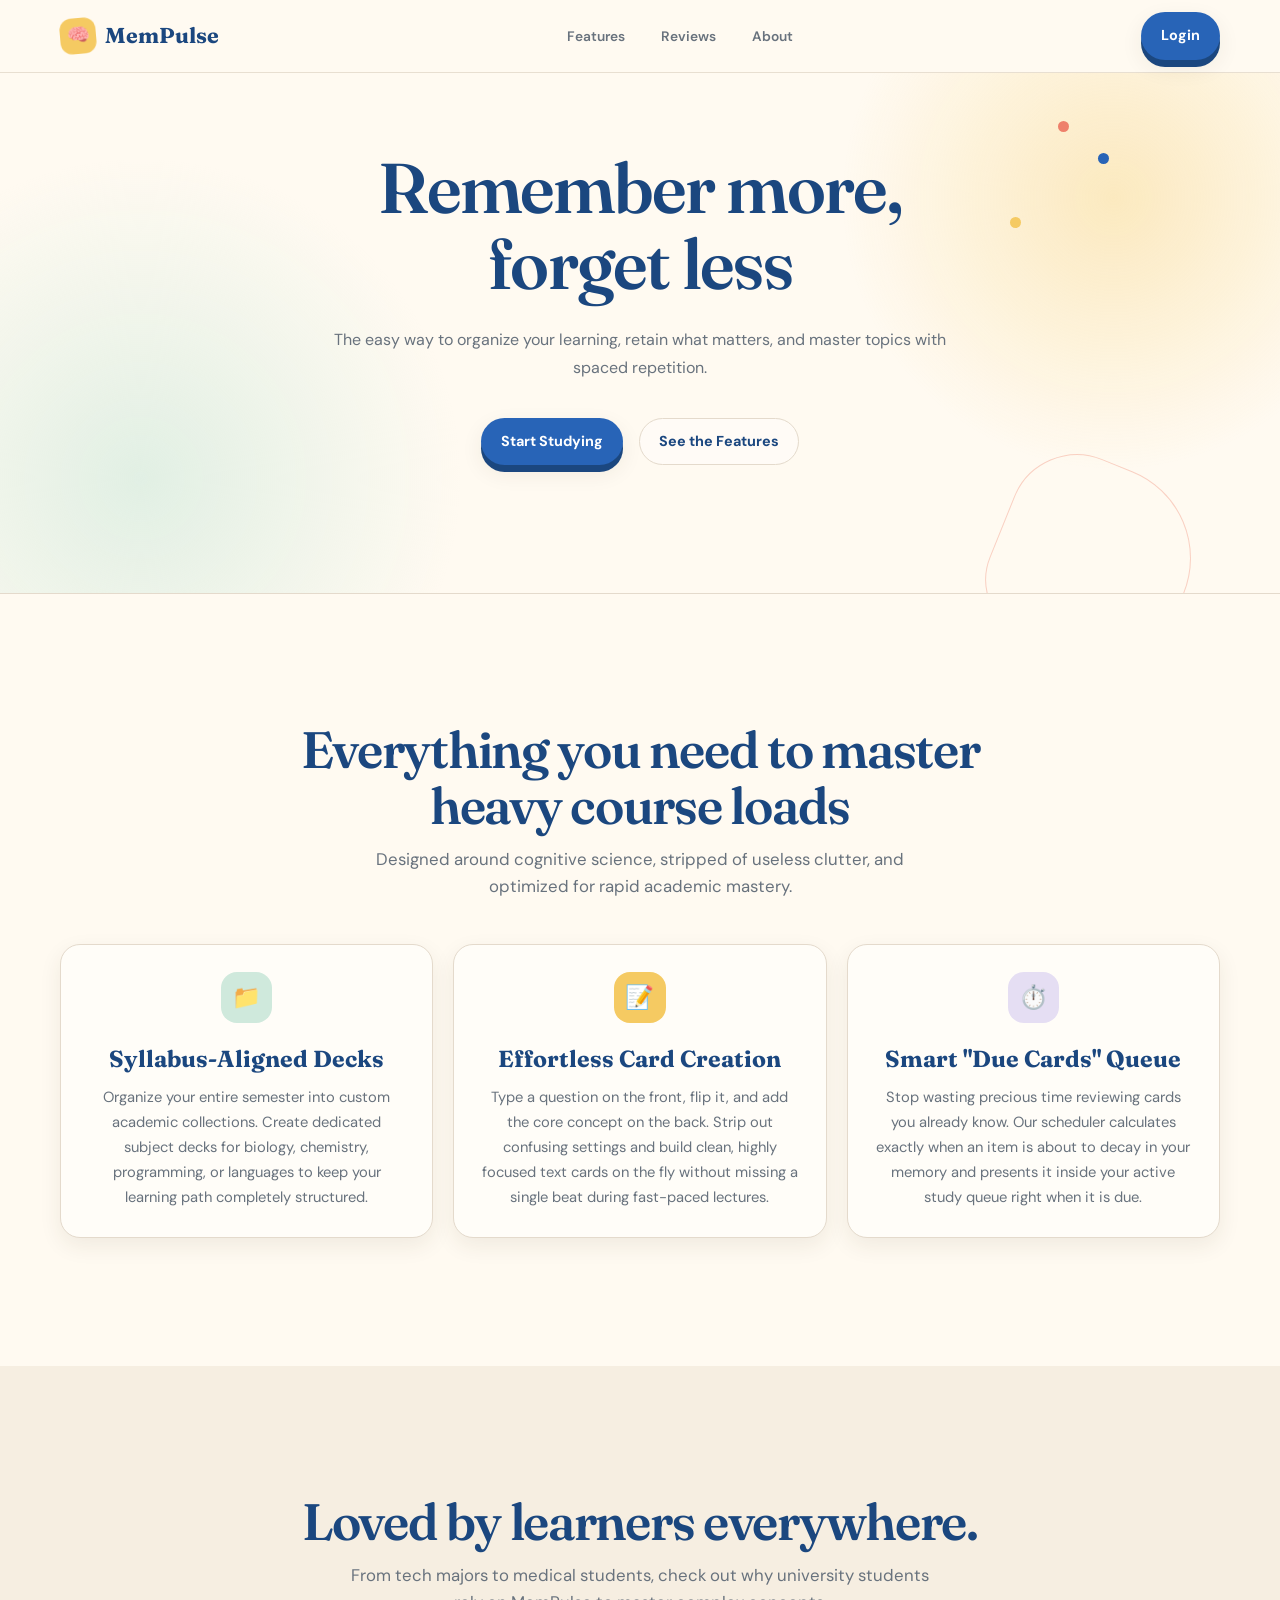
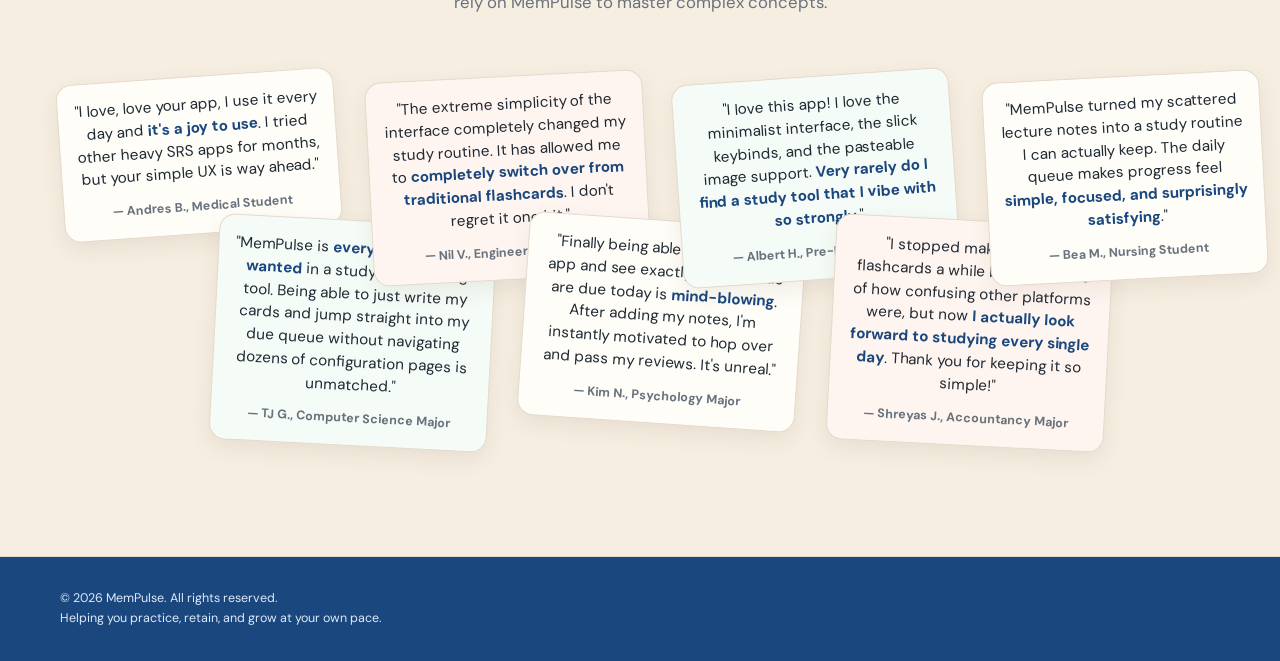
==== landing-page/index.html @ aa8de1b2 "Authentication Testing" ====
<!DOCTYPE html>
<html lang="en-PH">

<head>
    <meta charset="UTF-8">
    <meta name="viewport" content="width=device-width, initial-scale=1.0">
    <title>MemPulse | Ace Your Exams with Spaced Repetition Flashcards</title>

    <!-- Student-Focused SEO Metadata -->
    <meta name="title" content="MemPulse | Ace Your Exams with Spaced Repetition Flashcards">
    <meta name="description" content="Stop cramming and start retaining. MemPulse helps university students crush heavy course loads using organized decks, effortless card creation, and smart active recall reviewing.">
    <meta name="keywords" content="MemPulse, flashcards app, study tools for college, active recall, spaced repetition, study decks, university exam prep, study app">
    <meta name="author" content="MemPulse Team">
    <meta name="robots" content="index, follow">

    <!-- Open Graph Meta Tags -->
    <meta property="og:type" content="website">
    <meta property="og:url" content="https://example.com">
    <meta property="og:title" content="MemPulse | Ace Your Exams with Spaced Repetition Flashcards">
    <meta property="og:description" content="The ultimate flashcard tool built for university students. Organize subjects, create cards quickly, and study only what is due today.">
    <meta property="og:image" content="https://example.comassets/og-student-preview.png">
    <link rel="stylesheet" href="style.css">
</head>

<body>

    <!-- Global App Header Navigation -->
    <header class="app-header">
        <div class="header-container">
            <a href="#" class="logo-link">
                <span class="logo-emoji">🧠</span>MemPulse
            </a>

            <nav class="main-nav">
                <ul class="nav-links">
                    <li><a href="#features">Features</a></li>
                    <li><a href="#testimonials">Reviews</a></li>
                    <li><a href="about.html">About</a></li>
                </ul>
            </nav>

            <div class="header-actions">
                <a href="../authentication/login.php" class="btn btn-primary">Login</a>
            </div>
        </div>
    </header>

    <!-- Main Content Area -->
    <main>

        <!-- Hero Section: Student Hook -->
        <section class="hero-section">
            <div class="hero-container">
                <h1>Remember more,<br>forget less</h1>
                <p>The easy way to organize your learning, retain what matters, and master topics with spaced repetition.</p>
                <div class="hero-buttons">
                    <a href="../authentication/login.php" class="btn btn-filled">Start Studying</a>
                    <a href="#features" class="btn btn-outlined">See the Features</a>
                </div>
            </div>
        </section>

        <!-- Core Feature Pillars Section -->
        <section class="features-section" id="features">
            <div class="section-title-area">
                <h2>Everything you need to master heavy course loads</h2>
                <p>Designed around cognitive science, stripped of useless clutter, and optimized for rapid academic mastery.</p>
            </div>

            <div class="features-container">

                <!-- Feature 1: Decks Creation -->
                <article class="feature-item">
                    <span class="feature-icon">📁</span>
                    <h3>Syllabus-Aligned Decks</h3>
                    <p>Organize your entire semester into custom academic collections. Create dedicated subject decks for biology, chemistry, programming, or languages to keep your learning path completely structured.</p>
                </article>

                <!-- Feature 2: Cards Creation -->
                <article class="feature-item">
                    <span class="feature-icon">📝</span>
                    <h3>Effortless Card Creation</h3>
                    <p>Type a question on the front, flip it, and add the core concept on the back. Strip out confusing settings and build clean, highly focused text cards on the fly without missing a single beat during fast-paced lectures.</p>
                </article>


                <!-- Feature 3: Due Cards (Actual Reviewing) -->
                <article class="feature-item">
                    <span class="feature-icon">⏱️</span>
                    <h3>Smart "Due Cards" Queue</h3>
                    <p>Stop wasting precious time reviewing cards you already know. Our scheduler calculates exactly when an item is about to decay in your memory and presents it inside your active study queue right when it is due.</p>
                </article>

            </div>
        </section>

        <!-- Testimonials Section (Mochi Layout Replica) -->
        <section class="testimonials-section" id="testimonials">
            <div class="section-title-area">
                <h2>Loved by learners everywhere.</h2>
                <p>From tech majors to medical students, check out why university students rely on MemPulse to master complex concepts.</p>
            </div>

            <div class="testimonials-grid">

                <blockquote class="testimonial-card" tabindex="0">
                    <p>"I love, love your app, I use it every day and <strong>it's a joy to use</strong>. I tried other heavy SRS apps for months, but your simple UX is way ahead."</p>
                    <cite>— Andres B., Medical Student</cite>
                </blockquote>

                <blockquote class="testimonial-card" tabindex="0">
                    <p>"MemPulse is <strong>everything I've ever wanted</strong> in a study and learning tool. Being able to just write my cards and jump straight into my due queue without navigating dozens of configuration pages is unmatched."</p>
                    <cite>— TJ G., Computer Science Major</cite>
                </blockquote>

                <blockquote class="testimonial-card" tabindex="0">
                    <p>"The extreme simplicity of the interface completely changed my study routine. It has allowed me to <strong>completely switch over from traditional flashcards</strong>. I don't regret it one bit."</p>
                    <cite>— Nil V., Engineering Student</cite>
                </blockquote>

                <blockquote class="testimonial-card" tabindex="0">
                    <p>"Finally being able to log into an app and see exactly which cards are due today is <strong>mind-blowing</strong>. After adding my notes, I'm instantly motivated to hop over and pass my reviews. It's unreal."</p>
                    <cite>— Kim N., Psychology Major</cite>
                </blockquote>

                <blockquote class="testimonial-card" tabindex="0">
                    <p>"I love this app! I love the minimalist interface, the slick keybinds, and the pasteable image support. <strong>Very rarely do I find a study tool that I vibe with so strongly</strong>."</p>
                    <cite>— Albert H., Pre-Law Student</cite>
                </blockquote>

                <blockquote class="testimonial-card" tabindex="0">
                    <p>"I stopped making virtual flashcards a while back because of how confusing other platforms were, but now <strong>I actually look forward to studying every single day</strong>. Thank you for keeping it so simple!"</p>
                    <cite>— Shreyas J., Accountancy Major</cite>
                </blockquote>

                <blockquote class="testimonial-card" tabindex="0">
                    <p>"MemPulse turned my scattered lecture notes into a study routine I can actually keep. The daily queue makes progress feel <strong>simple, focused, and surprisingly satisfying</strong>."</p>
                    <cite>— Bea M., Nursing Student</cite>
                </blockquote>

            </div>
        </section>

    </main>

    <!-- Footer System Information -->
    <footer class="app-footer">
        <div class="footer-container">
            <p>&copy; 2026 MemPulse. All rights reserved.<br>Helping you practice, retain, and grow at your own pace.</p>
        </div>
    </footer>

</body>

</html>
---- landing-page/style.css ----
@import url('https://fonts.googleapis.com/css2?family=DM+Sans:wght@400;500;600;700&family=Fraunces:opsz,wght@9..144,600;9..144,700&display=swap');

:root {
    color-scheme: light;
    --paper: #fffaf1;
    --paper-deep: #f6eee1;
    --surface: #fffdf8;
    --ink: #1f2933;
    --muted: #68727d;
    --blue: #2864b7;
    --blue-dark: #1b477f;
    --coral: #ee806b;
    --yellow: #f5ca62;
    --mint: #cfe9dc;
    --lavender: #e5def3;
    --line: #e4dacc;
    --shadow: 0 18px 45px rgb(68 49 27 / 9%);
    --small-shadow: 0 8px 22px rgb(68 49 27 / 8%);
}

* {
    box-sizing: border-box;
    margin: 0;
    padding: 0;
}

html {
    scroll-behavior: smooth;
}

body {
    min-width: 320px;
    background: var(--paper);
    color: var(--ink);
    font-family: "DM Sans", "Segoe UI", sans-serif;
    line-height: 1.6;
}

::selection {
    background: var(--yellow);
    color: var(--ink);
}

a {
    color: inherit;
}

a:focus-visible {
    outline: 3px solid rgb(40 100 183 / 45%);
    outline-offset: 4px;
}

.app-header {
    position: sticky;
    z-index: 100;
    top: 0;
    border-bottom: 1px solid rgb(228 218 204 / 85%);
    background: rgb(255 250 241 / 88%);
    backdrop-filter: blur(16px);
}

.header-container,
.hero-container,
.features-section,
.testimonials-section,
.footer-container {
    width: min(100% - 2rem, 1160px);
    margin: 0 auto;
}

.header-container {
    display: flex;
    min-height: 4.5rem;
    align-items: center;
    justify-content: space-between;
    gap: 1.5rem;
}

.logo-link {
    display: inline-flex;
    align-items: center;
    gap: 0.55rem;
    color: var(--blue-dark);
    font-family: Fraunces, Georgia, serif;
    font-size: 1.35rem;
    font-weight: 700;
    text-decoration: none;
    white-space: nowrap;
}

.logo-emoji {
    display: grid;
    width: 2.25rem;
    height: 2.25rem;
    place-items: center;
    border-radius: 0.75rem;
    background: var(--yellow);
    font-family: "DM Sans", sans-serif;
    font-size: 1.15rem;
    transform: rotate(-5deg);
}

.nav-links {
    display: flex;
    align-items: center;
    gap: clamp(1rem, 3vw, 2.25rem);
    list-style: none;
}

.nav-links a {
    color: var(--muted);
    font-size: 0.86rem;
    font-weight: 600;
    text-decoration: none;
    transition: color 180ms ease;
}

.nav-links a:hover {
    color: var(--blue);
}

.btn {
    display: inline-flex;
    min-height: 2.9rem;
    align-items: center;
    justify-content: center;
    border: 1px solid transparent;
    border-radius: 999px;
    padding: 0.7rem 1.2rem;
    font: inherit;
    font-size: 0.9rem;
    font-weight: 700;
    text-decoration: none;
    transition: transform 180ms ease, box-shadow 180ms ease, background 180ms ease;
}

.btn:hover {
    transform: translateY(1px);
}

.btn-primary,
.btn-filled {
    background: var(--blue);
    box-shadow: 0 7px 0 var(--blue-dark), var(--small-shadow);
    color: #ffffff;
}

.btn-primary:hover,
.btn-filled:hover {
    background: var(--blue-dark);
    box-shadow: 0 5px 0 #12345d, var(--small-shadow);
}

.btn-primary:active,
.btn-filled:active {
    transform: translateY(5px);
    box-shadow: 0 2px 0 #12345d, 0 3px 10px rgb(68 49 27 / 10%);
}

.btn-outlined {
    border-color: var(--line);
    background: rgb(255 253 248 / 70%);
    color: var(--blue-dark);
}

.btn-outlined:hover {
    border-color: var(--blue);
    background: #ffffff;
    box-shadow: var(--small-shadow);
}

.hero-section {
    position: relative;
    overflow: hidden;
    border-bottom: 1px solid var(--line);
    background:
        radial-gradient(circle at 87% 24%, rgb(245 202 98 / 35%), transparent 17rem),
        radial-gradient(circle at 11% 78%, rgb(207 233 220 / 62%), transparent 20rem),
        var(--paper);
}

.hero-section::after {
    position: absolute;
    right: 7%;
    bottom: -4rem;
    width: 12rem;
    height: 12rem;
    border: 1px solid rgb(238 128 107 / 35%);
    border-radius: 42% 58% 62% 38%;
    content: "";
    transform: rotate(22deg);
}

.hero-container {
    position: relative;
    z-index: 1;
    text-align: center;
    padding: clamp(3rem, 6vw, 6rem) 0 clamp(5.5rem, 10vw, 8.5rem);
}

.hero-container::before {
    position: absolute;
    top: 3rem;
    right: 13%;
    width: 0.7rem;
    height: 0.7rem;
    border-radius: 50%;
    background: var(--coral);
    box-shadow: 2.5rem 2rem 0 var(--blue), -3rem 6rem 0 var(--yellow);
    content: "";
}

.hero-container h1,
.section-title-area h2 {
    max-width: 780px;
    color: var(--blue-dark);
    font-family: Fraunces, Georgia, serif;
    font-weight: 600;
    letter-spacing: -0.025em;
    line-height: 1.08;
}

.hero-container h1 {
    margin-inline: auto;
    font-size: clamp(2.75rem, 5.5vw, 5.5rem);
}

.hero-container p {
    max-width: 620px;
    margin: 1.5rem auto 0;
    color: var(--muted);
    font-size: clamp(1rem, 1vw, 1.2rem);
    line-height: 1.75;
}

.hero-buttons {
    display: flex;
    flex-wrap: wrap;
    justify-content: center;
    gap: 1rem;
    margin-top: 2.25rem;
}

.features-section,
.testimonials-section {
    padding: clamp(5rem, 10vw, 8rem) 0;
}

.testimonials-section {
    width: 100%;
    background: var(--paper-deep);
}

.testimonials-section>* {
    width: min(100% - 2rem, 1160px);
    margin-right: auto;
    margin-left: auto;
}

.section-title-area {
    max-width: 700px;
    margin: 0 auto 2.75rem;
    text-align: center;
}

.section-title-area h2 {
    font-size: clamp(2.15rem, 4vw, 4rem);
}

.section-title-area p {
    max-width: 600px;
    margin: 0.85rem auto 0;
    color: var(--muted);
    font-size: 1.05rem;
}

.features-container,
.testimonials-grid {
    display: grid;
    gap: 1.25rem;
}

.features-container {
    grid-template-columns: repeat(3, minmax(0, 1fr));
}

.feature-item,
.testimonial-card {
    border: 1px solid var(--line);
    background: var(--surface);
    box-shadow: var(--small-shadow);
}

.feature-item {
    min-height: 18rem;
    border-radius: 1.25rem;
    padding: 1.65rem;
    text-align: center;
    transition: transform 180ms ease, box-shadow 180ms ease;
}

.feature-item:hover {
    box-shadow: var(--shadow);
    transform: translateY(-5px) rotate(-0.5deg);
}

.feature-icon {
    display: grid;
    width: 3.2rem;
    height: 3.2rem;
    margin: 0 auto 1.4rem;
    place-items: center;
    border-radius: 1rem;
    background: var(--mint);
    font-size: 1.45rem;
}

.feature-item:nth-child(2) .feature-icon {
    background: var(--yellow);
}

.feature-item:nth-child(3) .feature-icon {
    background: var(--lavender);
}

.feature-item h3 {
    color: var(--blue-dark);
    font-family: Fraunces, Georgia, serif;
    font-size: 1.45rem;
    line-height: 1.2;
}

.feature-item p {
    margin-top: 0.75rem;
    color: var(--muted);
    font-size: 0.92rem;
    line-height: 1.7;
}

.testimonials-grid {
    position: relative;
    height: 23rem;
}

.testimonial-card {
    position: absolute;
    top: 1rem;
    width: 24%;
    min-height: 9.5rem;
    min-width: 0;
    border-radius: 1rem;
    padding: 1rem;
    cursor: default;
    outline: none;
    text-align: center;
    transition: transform 220ms ease, box-shadow 220ms ease, filter 220ms ease;
}

.testimonial-card:hover,
.testimonial-card:focus-visible {
    z-index: 20 !important;
    box-shadow: 0 26px 55px rgb(68 49 27 / 20%);
    filter: saturate(1.08);
    transform: translateY(-0.75rem) rotate(0deg) !important;
}

.testimonial-card:focus-visible {
    outline: 3px solid rgb(40 100 183 / 60%);
    outline-offset: 5px;
}

.testimonial-card:nth-child(1) {
    z-index: 1;
    left: 0%;
    transform: rotate(-4deg);
}

.testimonial-card:nth-child(2) {
    z-index: 2;
    top: 10rem;
    left: 13.3%;
    transform: rotate(3deg);
}

.testimonial-card:nth-child(3) {
    z-index: 3;
    left: 26.6%;
    transform: rotate(-3deg);
}

.testimonial-card:nth-child(4) {
    z-index: 4;
    top: 10rem;
    left: 39.9%;
    transform: rotate(4deg);
}

.testimonial-card:nth-child(5) {
    z-index: 5;
    left: 53.2%;
    transform: rotate(-4deg);
}

.testimonial-card:nth-child(6) {
    z-index: 6;
    top: 10rem;
    left: 66.5%;
    transform: rotate(3deg);
}

.testimonial-card:nth-child(7) {
    z-index: 7;
    left: 79.8%;
    background: #f2f8ff;
    transform: rotate(-3deg);
}

.testimonial-card:nth-child(3n + 1) {
    background: #fffdf8;
}

.testimonial-card:nth-child(3n + 2) {
    background: #f5fbf6;
}

.testimonial-card:nth-child(3n) {
    background: #fff5f0;
}

.testimonial-card p {
    color: var(--ink);
    font-size: 0.95rem;
    line-height: 1.5;
}

.testimonial-card strong {
    color: var(--blue-dark);
}

.testimonial-card cite {
    display: block;
    margin-top: 0.8rem;
    color: var(--muted);
    font-size: 0.78rem;
    font-style: normal;
    font-weight: 700;
}

.app-footer {
    border-top: 1px solid var(--line);
    background: var(--blue-dark);
    color: #dce9f7;
}

.footer-container {
    display: flex;
    justify-content: space-between;
    gap: 2rem;
    padding: 2rem 0;
    font-size: 0.78rem;
}

.footer-container p {
    max-width: 30rem;
}

.about-page {
    overflow: hidden;
}

.about-intro {
    position: relative;
    padding: clamp(5rem, 10vw, 8rem) max(1rem, calc((100% - 1160px) / 2)) clamp(4rem, 8vw, 6rem);
    background:
        radial-gradient(circle at 90% 20%, rgb(245 202 98 / 34%), transparent 16rem),
        radial-gradient(circle at 8% 80%, rgb(207 233 220 / 58%), transparent 18rem),
        var(--paper);
}

.about-intro::after {
    position: absolute;
    right: 9%;
    bottom: -3rem;
    width: 8rem;
    height: 8rem;
    border: 1px solid rgb(238 128 107 / 45%);
    border-radius: 48% 52% 38% 62%;
    content: "";
    transform: rotate(18deg);
}

.about-intro>* {
    position: relative;
    z-index: 1;
    max-width: 760px;
}

.about-kicker,
.member-role {
    color: var(--blue);
    font-size: 0.72rem;
    font-weight: 700;
    letter-spacing: 0.13em;
    text-transform: uppercase;
}

.about-intro h1 {
    margin-top: 0.7rem;
    color: var(--blue-dark);
    font-family: Fraunces, Georgia, serif;
    font-size: clamp(2.8rem, 7vw, 6rem);
    font-weight: 600;
    letter-spacing: -0.025em;
    line-height: 1.05;
}

.about-intro>p:last-child {
    max-width: 620px;
    margin-top: 1.25rem;
    color: var(--muted);
    font-size: clamp(1rem, 1.5vw, 1.2rem);
    line-height: 1.75;
}

.team-section {
    width: min(100% - 2rem, 1160px);
    margin: 0 auto;
    padding: clamp(4rem, 8vw, 7rem) 0;
    text-align: center;
}

.team-grid {
    display: grid;
    grid-template-columns: repeat(5, minmax(0, 1fr));
    gap: 1rem;
}

.team-card {
    min-height: 19rem;
    border: 1px solid var(--line);
    border-radius: 1.1rem;
    padding: 1.25rem;
    background: var(--surface);
    box-shadow: var(--small-shadow);
    text-align: center;
    transition: transform 180ms ease, box-shadow 180ms ease;
}

.team-card:hover {
    box-shadow: var(--shadow);
    transform: translateY(-5px) rotate(-1deg);
}

.team-card:nth-child(even):hover {
    transform: translateY(-5px) rotate(1deg);
}

.team-card-coral {
    background: #fff5f0;
}

.team-card-yellow {
    background: #fffaf0;
}

.team-card-mint {
    background: #f3fbf5;
}

.team-card-lavender {
    background: #f8f5fc;
}

.member-image {
    display: grid;
    width: 100%;
    aspect-ratio: 1;
    margin-bottom: 1.5rem;
    place-items: center;
    border: 2px dashed rgb(40 100 183 / 45%);
    border-radius: 1rem;
    background: rgb(255 255 255 / 55%);
    color: var(--blue-dark);
    font-size: 0.78rem;
    font-weight: 700;
    letter-spacing: 0.04em;
    text-transform: uppercase;
}

.team-card h3 {
    margin-top: 0.35rem;
    color: var(--blue-dark);
    font-family: Fraunces, Georgia, serif;
    font-size: 1.45rem;
    line-height: 1.15;
}

.team-card>p:last-child {
    margin-top: 0.75rem;
    color: var(--muted);
    font-size: 0.88rem;
    line-height: 1.65;
}

@media (max-width: 820px) {
    .header-container {
        flex-wrap: wrap;
        padding: 0.75rem 0;
    }

    .main-nav {
        order: 3;
        width: 100%;
    }

    .nav-links {
        justify-content: space-between;
        padding-bottom: 0.5rem;
    }

    .features-container {
        grid-template-columns: repeat(2, minmax(0, 1fr));
    }

    .team-grid {
        grid-template-columns: repeat(2, minmax(0, 1fr));
    }

    .testimonials-grid {
        height: 21rem;
    }

    .testimonial-card {
        width: 24%;
        min-height: 8.5rem;
        padding: 0.75rem;
    }

    .testimonial-card p {
        font-size: 0.82rem;
        line-height: 1.45;
    }

    .testimonial-card cite {
        margin-top: 0.55rem;
        font-size: 0.7rem;
    }
}

@media (max-width: 560px) {

    .header-container,
    .hero-container,
    .features-section,
    .testimonials-section,
    .footer-container {
        width: min(100% - 1.5rem, 1160px);
    }

    .header-container {
        gap: 0.75rem;
    }

    .header-actions .btn {
        min-height: 2.5rem;
        padding: 0.55rem 0.85rem;
        font-size: 0.78rem;
    }

    .nav-links {
        gap: 0.8rem;
        overflow-x: auto;
        justify-content: flex-start;
        padding-bottom: 0.35rem;
        scrollbar-width: none;
    }

    .nav-links::-webkit-scrollbar {
        display: none;
    }

    .nav-links a {
        font-size: 0.78rem;
        white-space: nowrap;
    }

    .hero-container {
        padding-top: 4.5rem;
    }

    .hero-container h1 {
        font-size: clamp(2.8rem, 14vw, 4.5rem);
    }

    .hero-buttons,
    .hero-buttons .btn {
        width: 100%;
    }

    .features-container {
        grid-template-columns: 1fr;
    }

    .about-intro {
        padding-right: 0.75rem;
        padding-left: 0.75rem;
    }

    .team-grid {
        grid-template-columns: 1fr;
    }

    .testimonials-grid {
        display: grid;
        height: auto;
        grid-template-columns: 1fr;
        gap: 1rem;
    }

    .testimonial-card,
    .testimonial-card:nth-child(1),
    .testimonial-card:nth-child(2),
    .testimonial-card:nth-child(3),
    .testimonial-card:nth-child(4),
    .testimonial-card:nth-child(5),
    .testimonial-card:nth-child(6),
    .testimonial-card:nth-child(7) {
        position: relative;
        top: auto;
        left: auto;
        width: 100%;
        min-height: auto;
        transform: rotate(0deg);
    }

    .testimonial-card:hover,
    .testimonial-card:focus-visible {
        transform: translateY(-5px) rotate(0deg) scale(1.01) !important;
    }

    .testimonial-card:nth-child(odd) {
        transform: rotate(-1deg);
    }

    .testimonial-card:nth-child(even) {
        transform: rotate(1deg);
    }

    .feature-item {
        min-height: auto;
    }

    .footer-container {
        flex-direction: column;
        gap: 0.6rem;
    }
}

@media (prefers-reduced-motion: reduce) {
    html {
        scroll-behavior: auto;
    }

    *,
    *::before,
    *::after {
        transition-duration: 0.01ms !important;
        animation-duration: 0.01ms !important;
    }
}
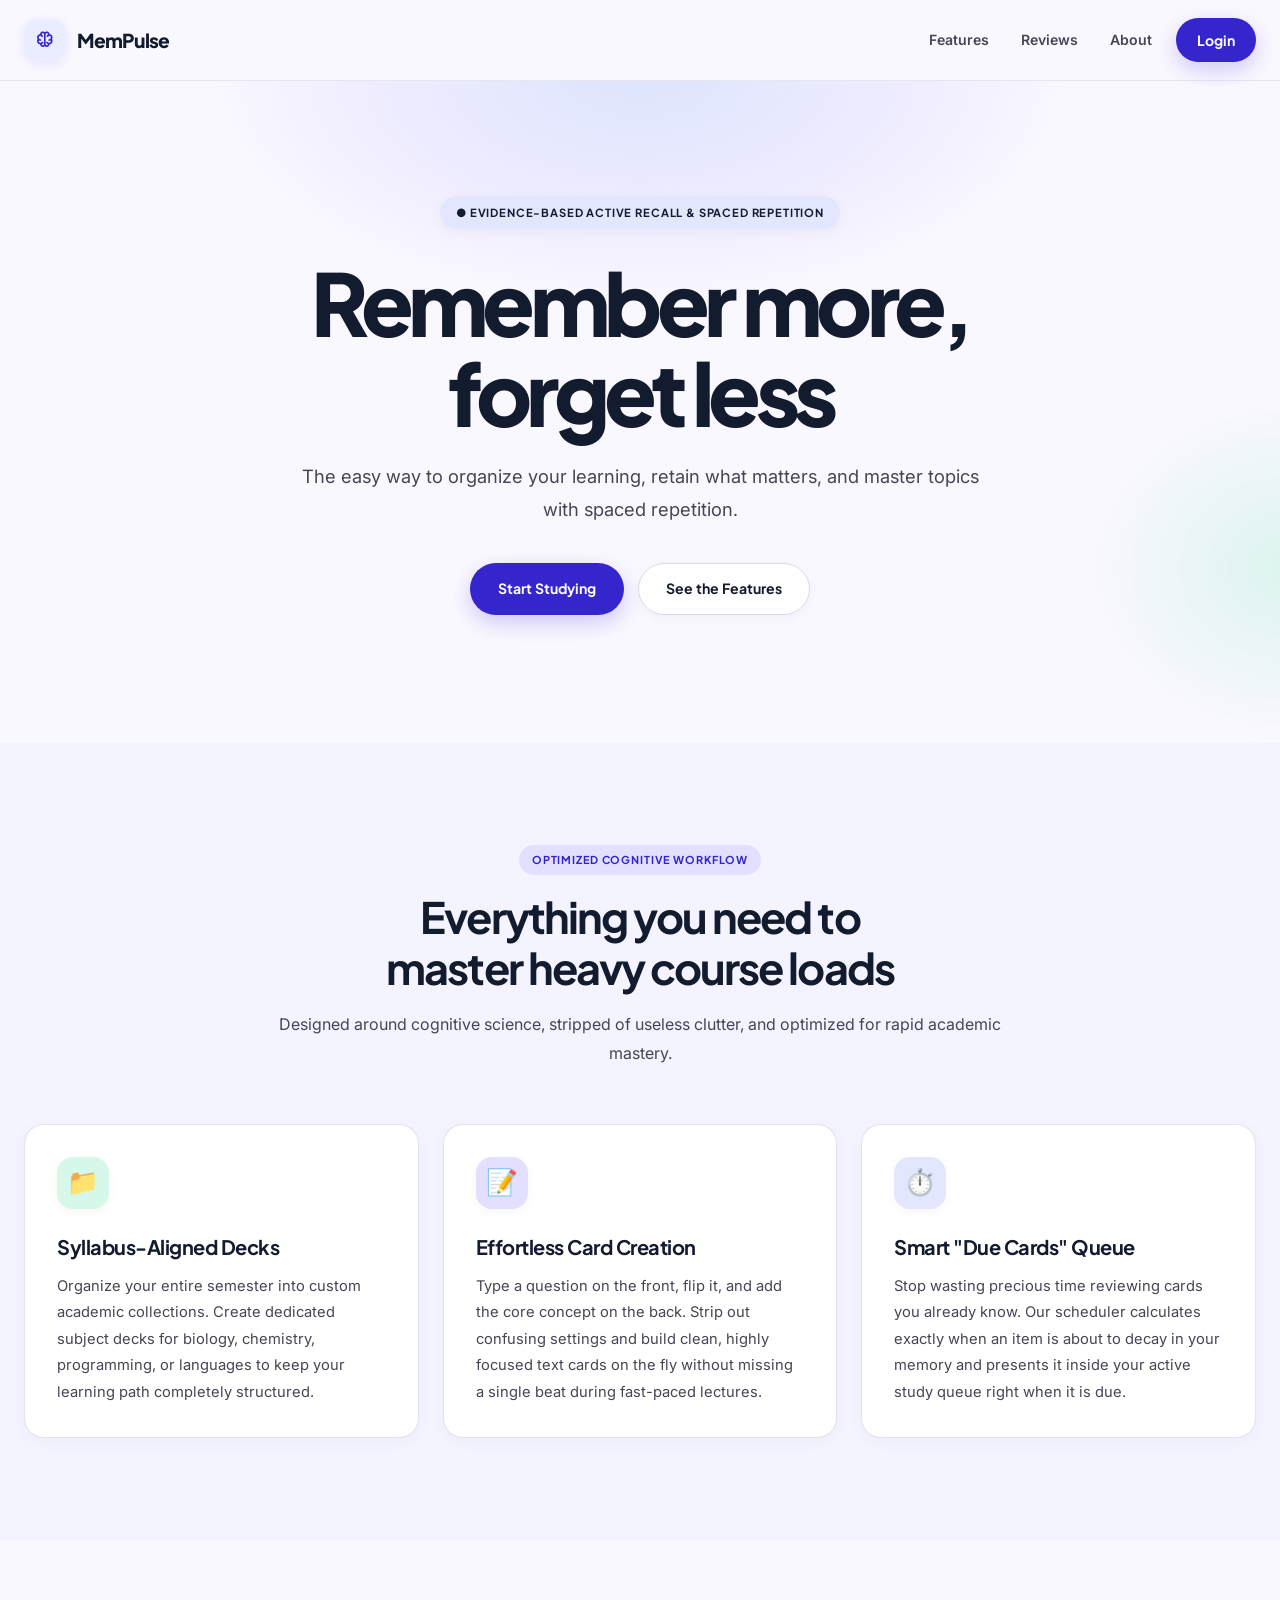
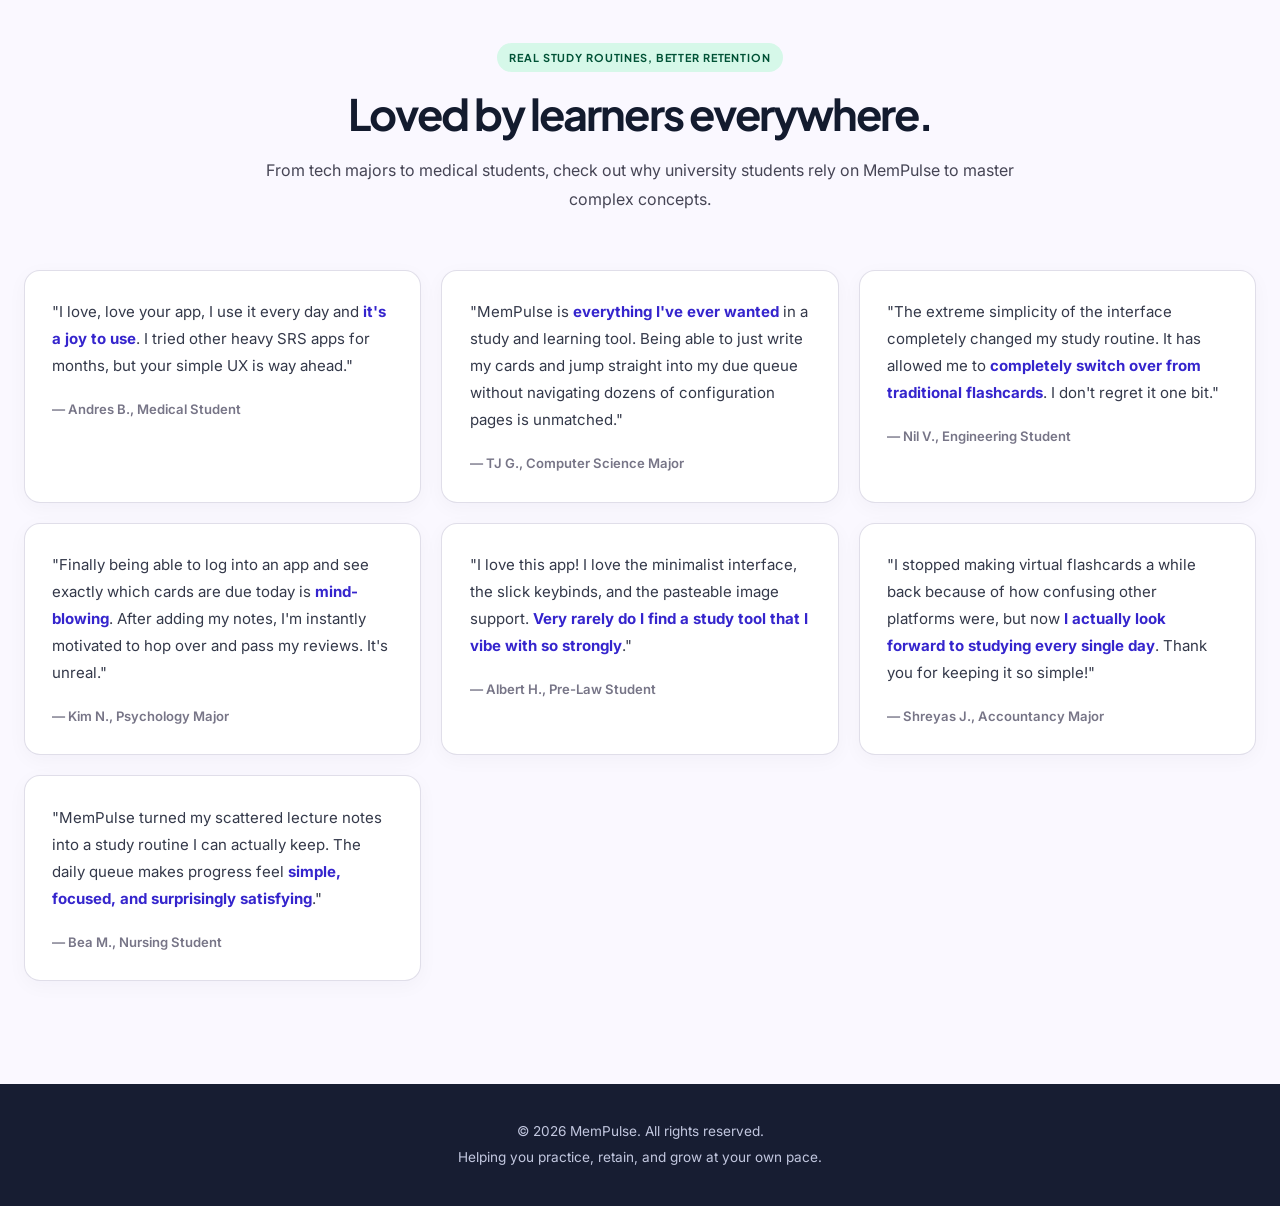
==== commit bb7be04f: "styling minimalist and pulsing icon" ====
--- a/landing-page/index.html
+++ b/landing-page/index.html
@@ -1,37 +1,405 @@
 <!DOCTYPE html>
-<html lang="en-PH">
-
+<html lang="en-PH" class="scroll-smooth">
 <head>
     <meta charset="UTF-8">
     <meta name="viewport" content="width=device-width, initial-scale=1.0">
     <title>MemPulse | Ace Your Exams with Spaced Repetition Flashcards</title>
 
-    <!-- Student-Focused SEO Metadata -->
+    <!-- Student-focused SEO metadata -->
     <meta name="title" content="MemPulse | Ace Your Exams with Spaced Repetition Flashcards">
     <meta name="description" content="Stop cramming and start retaining. MemPulse helps university students crush heavy course loads using organized decks, effortless card creation, and smart active recall reviewing.">
     <meta name="keywords" content="MemPulse, flashcards app, study tools for college, active recall, spaced repetition, study decks, university exam prep, study app">
     <meta name="author" content="MemPulse Team">
     <meta name="robots" content="index, follow">
 
-    <!-- Open Graph Meta Tags -->
+    <!-- Open Graph metadata -->
     <meta property="og:type" content="website">
     <meta property="og:url" content="https://example.com">
     <meta property="og:title" content="MemPulse | Ace Your Exams with Spaced Repetition Flashcards">
     <meta property="og:description" content="The ultimate flashcard tool built for university students. Organize subjects, create cards quickly, and study only what is due today.">
-    <meta property="og:image" content="https://example.comassets/og-student-preview.png">
-    <link rel="stylesheet" href="style.css">
+    <meta property="og:image" content="https://example.com/assets/og-student-preview.png">
+
+    <!-- Fonts and icon set used by the visual reference -->
+    <link rel="preconnect" href="https://fonts.googleapis.com">
+    <link rel="preconnect" href="https://fonts.gstatic.com" crossorigin>
+    <link href="https://fonts.googleapis.com/css2?family=Inter:wght@400;500;600;700&family=Plus+Jakarta+Sans:wght@600;700;800&display=swap" rel="stylesheet">
+    <link href="https://fonts.googleapis.com/css2?family=Material+Symbols+Outlined:wght,FILL@100..700,0..1&display=swap" rel="stylesheet">
+
+    <!-- Styling is intentionally embedded here so index.html is self-contained. -->
+    <style>
+        :root {
+            color-scheme: light;
+            --surface: #faf8ff;
+            --surface-low: #f2f3ff;
+            --surface-card: #ffffff;
+            --surface-container: #eaedff;
+            --surface-high: #e2e7ff;
+            --surface-highest: #dae2fd;
+            --ink: #131b2e;
+            --muted: #464555;
+            --muted-soft: #777587;
+            --primary: #3525cd;
+            --primary-deep: #1e00a9;
+            --secondary: #4b41e1;
+            --secondary-fixed: #e2dfff;
+            --mint: #4edea3;
+            --mint-pale: #d6f8e9;
+            --error-pale: #ffdad6;
+            --radius-lg: 1rem;
+            --radius-xl: 1.25rem;
+            --shadow-soft: 0 8px 30px rgba(53, 37, 205, .07);
+            --shadow-card: 0 20px 50px rgba(53, 37, 205, .10);
+        }
+
+        *, *::before, *::after { box-sizing: border-box; }
+        html { scroll-behavior: smooth; scroll-padding-top: 6rem; }
+        body {
+            margin: 0;
+            background: var(--surface);
+            color: var(--ink);
+            font-family: "Inter", sans-serif;
+            font-size: 1rem;
+            line-height: 1.6;
+            -webkit-font-smoothing: antialiased;
+        }
+        body::selection { background: var(--surface-highest); color: var(--primary-deep); }
+        a { color: inherit; text-decoration: none; }
+        img, svg { max-width: 100%; }
+        button, a { -webkit-tap-highlight-color: transparent; }
+        .material-symbols-outlined {
+            font-family: "Material Symbols Outlined";
+            font-weight: normal;
+            font-style: normal;
+            font-size: 24px;
+            line-height: 1;
+            letter-spacing: normal;
+            text-transform: none;
+            display: inline-block;
+            white-space: nowrap;
+            word-wrap: normal;
+            direction: ltr;
+            font-feature-settings: "liga";
+            -webkit-font-feature-settings: "liga";
+            -webkit-font-smoothing: antialiased;
+        }
+
+        /* Header */
+        .app-header {
+            position: sticky;
+            top: 0;
+            z-index: 20;
+            background: rgba(250, 248, 255, .86);
+            border-bottom: 1px solid rgba(199, 196, 216, .38);
+            backdrop-filter: blur(18px);
+            -webkit-backdrop-filter: blur(18px);
+        }
+        .header-container {
+            width: min(100% - 3rem, 80rem);
+            min-height: 5rem;
+            margin: 0 auto;
+            display: flex;
+            align-items: center;
+            justify-content: space-between;
+            gap: 1.5rem;
+        }
+        .logo-link {
+            display: inline-flex;
+            align-items: center;
+            gap: .7rem;
+            font-family: "Plus Jakarta Sans", sans-serif;
+            font-weight: 800;
+            font-size: 1.2rem;
+            letter-spacing: -.04em;
+            white-space: nowrap;
+        }
+        .logo-icon {
+            display: grid;
+            width: 2.6rem;
+            height: 2.6rem;
+            place-items: center;
+            border-radius: .85rem;
+            background: var(--surface-container);
+            box-shadow: 0 3px 12px rgba(53, 37, 205, .10);
+            font-size: 1.35rem;
+            color: rgb(53, 37, 205);
+        }
+        .main-nav { margin-left: auto; }
+        .nav-links {
+            display: flex;
+            align-items: center;
+            gap: 2rem;
+            margin: 0;
+            padding: 0;
+            list-style: none;
+        }
+        .nav-links a {
+            color: var(--muted);
+            font-size: .88rem;
+            font-weight: 600;
+            transition: color .2s ease;
+        }
+        .nav-links a:hover, .nav-links a:focus-visible { color: var(--primary); }
+        .header-actions { display: flex; align-items: center; gap: .8rem; }
+        .btn {
+            min-height: 2.75rem;
+            display: inline-flex;
+            align-items: center;
+            justify-content: center;
+            gap: .5rem;
+            border: 1px solid transparent;
+            border-radius: 999px;
+            padding: .7rem 1.25rem;
+            font: 700 .88rem/1.2 "Plus Jakarta Sans", sans-serif;
+            transition: transform .2s ease, background .2s ease, box-shadow .2s ease, border-color .2s ease;
+            cursor: pointer;
+        }
+        .btn:hover { transform: translateY(-2px); }
+        .btn-primary, .btn-filled {
+            background: var(--primary);
+            color: #fff;
+            box-shadow: 0 8px 22px rgba(53, 37, 205, .22);
+        }
+        .btn-primary:hover, .btn-filled:hover { background: var(--secondary); box-shadow: 0 12px 26px rgba(75, 65, 225, .28); }
+        .btn-outlined {
+            color: var(--ink);
+            background: rgba(255,255,255,.82);
+            border-color: #d9d9ed;
+            box-shadow: 0 3px 12px rgba(19, 27, 46, .04);
+        }
+        .btn-outlined:hover { background: var(--surface-low); border-color: #c7c4d8; }
+
+        /* Hero */
+        main { overflow: hidden; }
+        .hero-section {
+            position: relative;
+            isolation: isolate;
+            overflow: hidden;
+            padding: clamp(5rem, 9vw, 8rem) 1.5rem clamp(6rem, 10vw, 9rem);
+            text-align: center;
+        }
+        .hero-section::before, .hero-section::after {
+            content: "";
+            position: absolute;
+            z-index: -1;
+            pointer-events: none;
+            border-radius: 50%;
+            filter: blur(2px);
+        }
+        .hero-section::before {
+            width: min(76vw, 850px);
+            height: 450px;
+            top: -230px;
+            left: 50%;
+            transform: translateX(-50%);
+            background: radial-gradient(ellipse, rgba(218, 226, 253, .92) 0%, rgba(226, 223, 255, .45) 45%, transparent 72%);
+        }
+        .hero-section::after {
+            width: 420px;
+            height: 350px;
+            right: -220px;
+            bottom: 0;
+            background: radial-gradient(ellipse, rgba(78, 222, 163, .17), transparent 70%);
+        }
+        .hero-container { width: min(100%, 72rem); margin: 0 auto; }
+        .hero-container::before {
+            content: "●  EVIDENCE-BASED ACTIVE RECALL & SPACED REPETITION";
+            display: inline-flex;
+            align-items: center;
+            margin-bottom: 1.7rem;
+            padding: .55rem 1rem;
+            border-radius: 999px;
+            background: var(--surface-high);
+            color: var(--ink);
+            font: 700 .7rem/1.4 "Plus Jakarta Sans", sans-serif;
+            letter-spacing: .075em;
+            box-shadow: 0 3px 12px rgba(19, 27, 46, .04);
+        }
+        .hero-container h1 {
+            max-width: 900px;
+            margin: 0 auto 1.5rem;
+            font: 800 clamp(3rem, 7.5vw, 5.4rem)/1.04 "Plus Jakarta Sans", sans-serif;
+            letter-spacing: -.065em;
+        }
+        .hero-container h1 br { display: block; }
+        .hero-container h1 { text-wrap: balance; }
+        .hero-container h1::first-line { color: var(--ink); }
+        .hero-container > p {
+            max-width: 680px;
+            margin: 0 auto 2.25rem;
+            color: var(--muted);
+            font-size: clamp(1rem, 2vw, 1.15rem);
+            line-height: 1.8;
+        }
+        .hero-buttons {
+            display: flex;
+            justify-content: center;
+            align-items: center;
+            flex-wrap: wrap;
+            gap: .85rem;
+        }
+        .hero-buttons .btn { min-height: 3.25rem; padding: .95rem 1.7rem; }
+
+        /* Features */
+        .features-section, .testimonials-section { padding: clamp(4.5rem, 8vw, 7rem) 1.5rem; }
+        .features-section { background: rgba(242, 243, 255, .72); }
+        .section-title-area {
+            max-width: 760px;
+            margin: 0 auto 3.5rem;
+            text-align: center;
+        }
+        .section-title-area::before {
+            content: "OPTIMIZED COGNITIVE WORKFLOW";
+            display: inline-block;
+            margin-bottom: 1rem;
+            padding: .45rem .8rem;
+            border-radius: 999px;
+            background: var(--secondary-fixed);
+            color: #3323cc;
+            font: 700 .68rem/1.4 "Plus Jakarta Sans", sans-serif;
+            letter-spacing: .08em;
+        }
+        .section-title-area h2 {
+            margin: 0 0 1rem;
+            font: 700 clamp(1.9rem, 4vw, 2.7rem)/1.2 "Plus Jakarta Sans", sans-serif;
+            letter-spacing: -.045em;
+            text-wrap: balance;
+        }
+        .section-title-area p { margin: 0; color: var(--muted); font-size: 1rem; line-height: 1.8; }
+        .features-container {
+            width: min(100%, 80rem);
+            margin: 0 auto;
+            display: grid;
+            grid-template-columns: repeat(3, minmax(0, 1fr));
+            gap: 1.5rem;
+        }
+        .feature-item {
+            display: flex;
+            flex-direction: column;
+            align-items: flex-start;
+            min-width: 0;
+            padding: 2rem;
+            border: 1px solid rgba(199, 196, 216, .48);
+            border-radius: var(--radius-xl);
+            background: var(--surface-card);
+            box-shadow: 0 4px 18px rgba(19, 27, 46, .035);
+            transition: transform .25s ease, box-shadow .25s ease, border-color .25s ease;
+        }
+        .feature-item:hover {
+            transform: translateY(-5px);
+            border-color: rgba(75, 65, 225, .25);
+            box-shadow: var(--shadow-soft);
+        }
+        .feature-icon {
+            display: grid;
+            width: 3.25rem;
+            height: 3.25rem;
+            place-items: center;
+            margin-bottom: 1.5rem;
+            border-radius: 1rem;
+            background: var(--mint-pale);
+            box-shadow: 0 3px 10px rgba(19, 27, 46, .04);
+            font-size: 1.6rem;
+        }
+        .feature-item:nth-child(2) .feature-icon { background: var(--secondary-fixed); }
+        .feature-item:nth-child(3) .feature-icon { background: var(--surface-high); }
+        .feature-item h3 {
+            margin: 0 0 .8rem;
+            font: 700 1.25rem/1.35 "Plus Jakarta Sans", sans-serif;
+            letter-spacing: -.025em;
+        }
+        .feature-item p { margin: 0; color: var(--muted); font-size: .92rem; line-height: 1.8; }
+
+        /* Testimonials */
+        .testimonials-section { background: var(--surface); }
+        .testimonials-section .section-title-area::before {
+            content: "REAL STUDY ROUTINES, BETTER RETENTION";
+            background: var(--mint-pale);
+            color: #005236;
+        }
+        .testimonials-grid {
+            width: min(100%, 80rem);
+            margin: 0 auto;
+            display: grid;
+            grid-template-columns: repeat(3, minmax(0, 1fr));
+            gap: 1.25rem;
+            align-items: stretch;
+        }
+        .testimonial-card {
+            margin: 0;
+            padding: 1.7rem;
+            border: 1px solid rgba(199, 196, 216, .55);
+            border-radius: var(--radius-lg);
+            background: var(--surface-card);
+            box-shadow: 0 5px 20px rgba(19, 27, 46, .035);
+            transition: transform .2s ease, box-shadow .2s ease;
+        }
+        .testimonial-card:hover, .testimonial-card:focus-visible {
+            transform: translateY(-3px);
+            box-shadow: var(--shadow-soft);
+            outline: none;
+        }
+        .testimonial-card p { margin: 0 0 1.25rem; color: #34394a; font-size: .94rem; line-height: 1.8; }
+        .testimonial-card strong { color: var(--primary); font-weight: 700; }
+        .testimonial-card cite {
+            display: block;
+            color: var(--muted-soft);
+            font-size: .82rem;
+            font-style: normal;
+            font-weight: 600;
+        }
+
+        /* Footer */
+        .app-footer {
+            padding: 2.2rem 1.5rem;
+            background: #171d32;
+            color: #e8eaff;
+        }
+        .footer-container { width: min(100%, 80rem); margin: 0 auto; text-align: center; }
+        .footer-container p { margin: 0; color: #c2c7df; font-size: .85rem; line-height: 1.9; }
+
+        :focus-visible { outline: 3px solid rgba(75, 65, 225, .55); outline-offset: 3px; }
+        @media (max-width: 900px) {
+            .header-container { width: min(100% - 2rem, 80rem); }
+            .nav-links { gap: 1.1rem; }
+            .features-container { grid-template-columns: repeat(2, minmax(0, 1fr)); }
+            .testimonials-grid { grid-template-columns: repeat(2, minmax(0, 1fr)); }
+        }
+        @media (max-width: 640px) {
+            .header-container { min-height: 4.5rem; gap: .8rem; }
+            .logo-link { font-size: 1.05rem; }
+            .logo-emoji { width: 2.3rem; height: 2.3rem; }
+            .main-nav { display: none; }
+            .header-actions { margin-left: auto; }
+            .btn { padding: .65rem 1rem; font-size: .8rem; }
+            .hero-section { padding: 4.5rem 1.1rem 5.5rem; }
+            .hero-container::before { max-width: 100%; font-size: .56rem; letter-spacing: .045em; }
+            .hero-container h1 { font-size: clamp(2.7rem, 12vw, 4rem); }
+            .hero-container > p { font-size: 1rem; }
+            .hero-buttons { flex-direction: column; }
+            .hero-buttons .btn { width: min(100%, 20rem); }
+            .features-section, .testimonials-section { padding: 4.2rem 1.1rem; }
+            .section-title-area { margin-bottom: 2.3rem; }
+            .section-title-area h2 { font-size: 1.9rem; }
+            .features-container, .testimonials-grid { grid-template-columns: 1fr; gap: 1rem; }
+            .feature-item { padding: 1.5rem; }
+            .testimonial-card { padding: 1.4rem; }
+        }
+        @media (prefers-reduced-motion: reduce) {
+            *, *::before, *::after { scroll-behavior: auto !important; transition-duration: .01ms !important; animation-duration: .01ms !important; }
+        }
+    </style>
 </head>
 
 <body>
-
     <!-- Global App Header Navigation -->
     <header class="app-header">
         <div class="header-container">
-            <a href="#" class="logo-link">
-                <span class="logo-emoji">🧠</span>MemPulse
+            <a href="#" class="logo-link" aria-label="MemPulse home">
+                <span class="material-symbols-outlined logo-icon" aria-hidden="true">neurology</span>
+                <span>MemPulse</span>
             </a>
 
-            <nav class="main-nav">
+            <nav class="main-nav" aria-label="Main navigation">
                 <ul class="nav-links">
                     <li><a href="#features">Features</a></li>
                     <li><a href="#testimonials">Reviews</a></li>
@@ -45,10 +413,8 @@
         </div>
     </header>
 
-    <!-- Main Content Area -->
     <main>
-
-        <!-- Hero Section: Student Hook -->
+        <!-- Hero Section -->
         <section class="hero-section">
             <div class="hero-container">
                 <h1>Remember more,<br>forget less</h1>
@@ -60,7 +426,7 @@
             </div>
         </section>
 
-        <!-- Core Feature Pillars Section -->
+        <!-- Core Feature Pillars -->
         <section class="features-section" id="features">
             <div class="section-title-area">
                 <h2>Everything you need to master heavy course loads</h2>
@@ -68,33 +434,27 @@
             </div>
 
             <div class="features-container">
-
-                <!-- Feature 1: Decks Creation -->
                 <article class="feature-item">
-                    <span class="feature-icon">📁</span>
+                    <span class="feature-icon" aria-hidden="true">📁</span>
                     <h3>Syllabus-Aligned Decks</h3>
                     <p>Organize your entire semester into custom academic collections. Create dedicated subject decks for biology, chemistry, programming, or languages to keep your learning path completely structured.</p>
                 </article>
 
-                <!-- Feature 2: Cards Creation -->
                 <article class="feature-item">
-                    <span class="feature-icon">📝</span>
+                    <span class="feature-icon" aria-hidden="true">📝</span>
                     <h3>Effortless Card Creation</h3>
                     <p>Type a question on the front, flip it, and add the core concept on the back. Strip out confusing settings and build clean, highly focused text cards on the fly without missing a single beat during fast-paced lectures.</p>
                 </article>
 
-
-                <!-- Feature 3: Due Cards (Actual Reviewing) -->
                 <article class="feature-item">
-                    <span class="feature-icon">⏱️</span>
+                    <span class="feature-icon" aria-hidden="true">⏱️</span>
                     <h3>Smart "Due Cards" Queue</h3>
                     <p>Stop wasting precious time reviewing cards you already know. Our scheduler calculates exactly when an item is about to decay in your memory and presents it inside your active study queue right when it is due.</p>
                 </article>
-
             </div>
         </section>
 
-        <!-- Testimonials Section (Mochi Layout Replica) -->
+        <!-- Testimonials -->
         <section class="testimonials-section" id="testimonials">
             <div class="section-title-area">
                 <h2>Loved by learners everywhere.</h2>
@@ -102,7 +462,6 @@
             </div>
 
             <div class="testimonials-grid">
-
                 <blockquote class="testimonial-card" tabindex="0">
                     <p>"I love, love your app, I use it every day and <strong>it's a joy to use</strong>. I tried other heavy SRS apps for months, but your simple UX is way ahead."</p>
                     <cite>— Andres B., Medical Student</cite>
@@ -137,19 +496,14 @@
                     <p>"MemPulse turned my scattered lecture notes into a study routine I can actually keep. The daily queue makes progress feel <strong>simple, focused, and surprisingly satisfying</strong>."</p>
                     <cite>— Bea M., Nursing Student</cite>
                 </blockquote>
-
             </div>
         </section>
-
     </main>
 
-    <!-- Footer System Information -->
     <footer class="app-footer">
         <div class="footer-container">
             <p>&copy; 2026 MemPulse. All rights reserved.<br>Helping you practice, retain, and grow at your own pace.</p>
         </div>
     </footer>
-
 </body>
-
-</html>+</html>
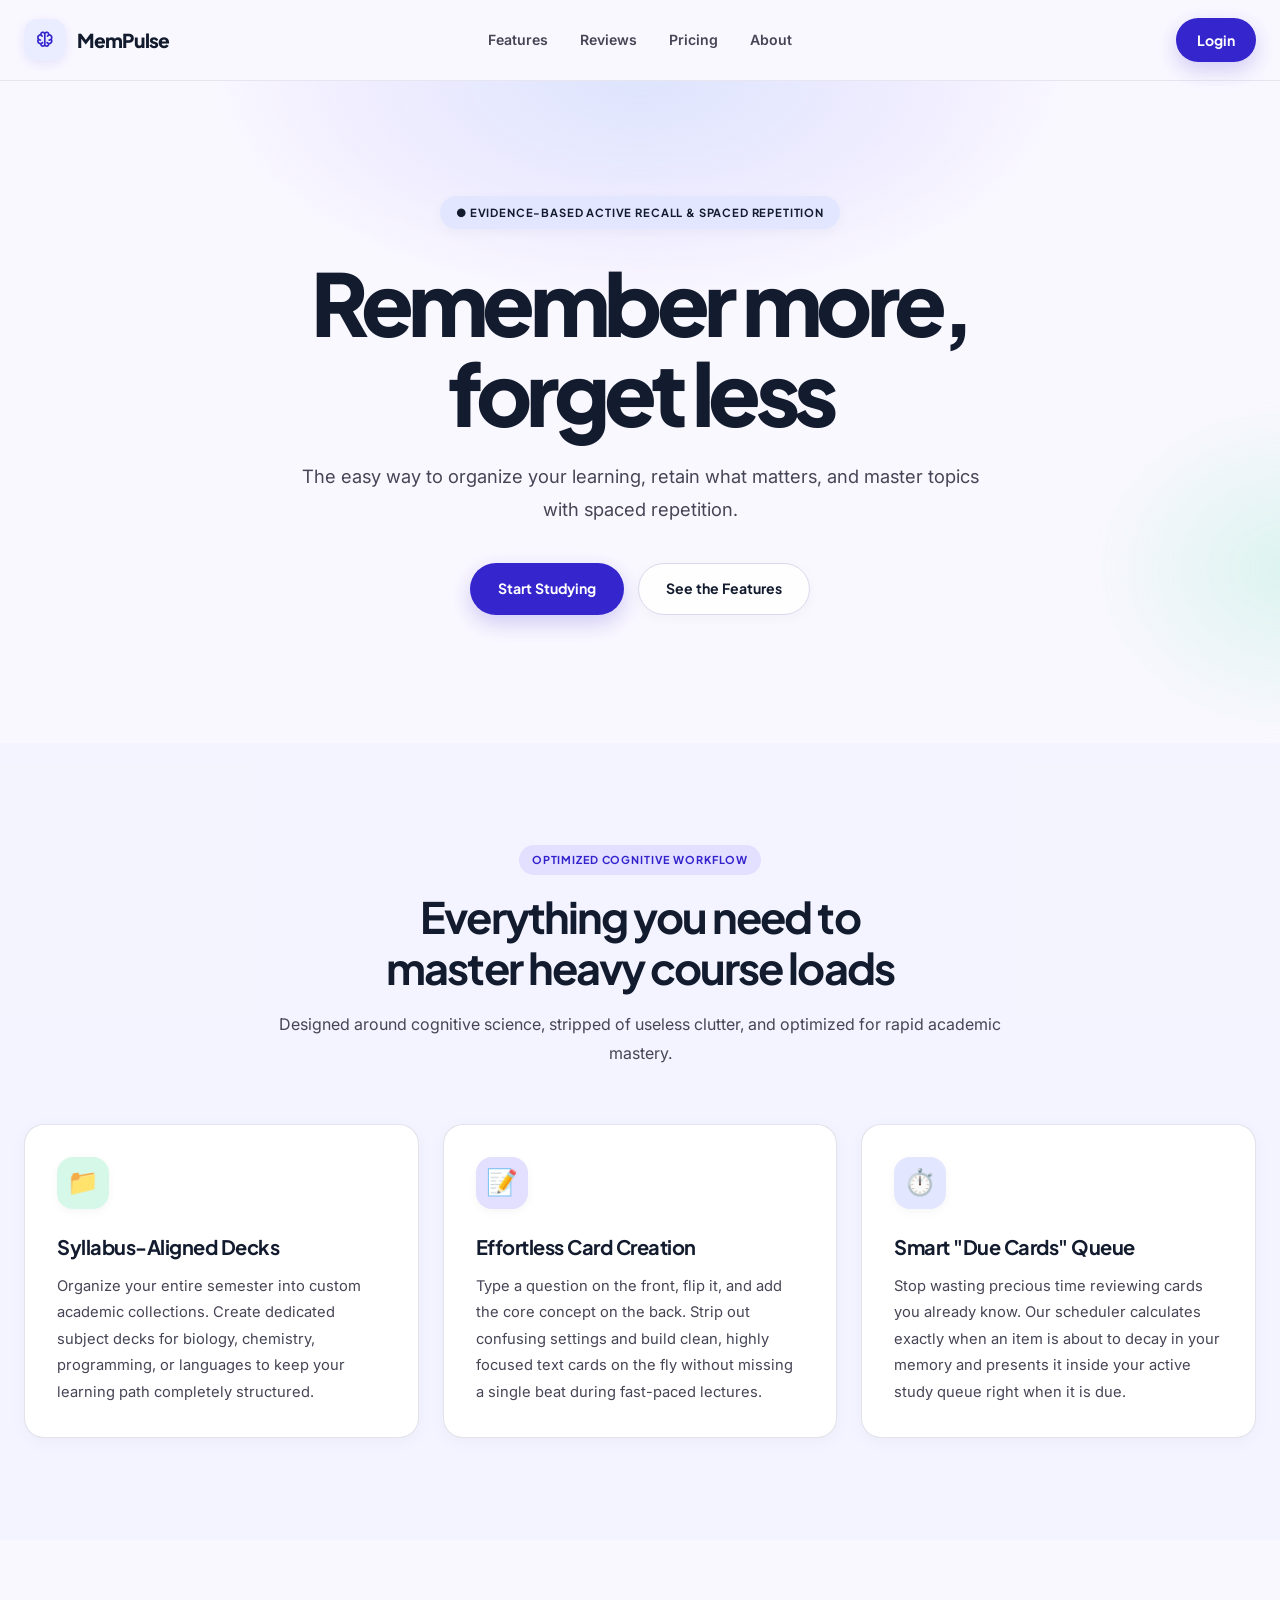
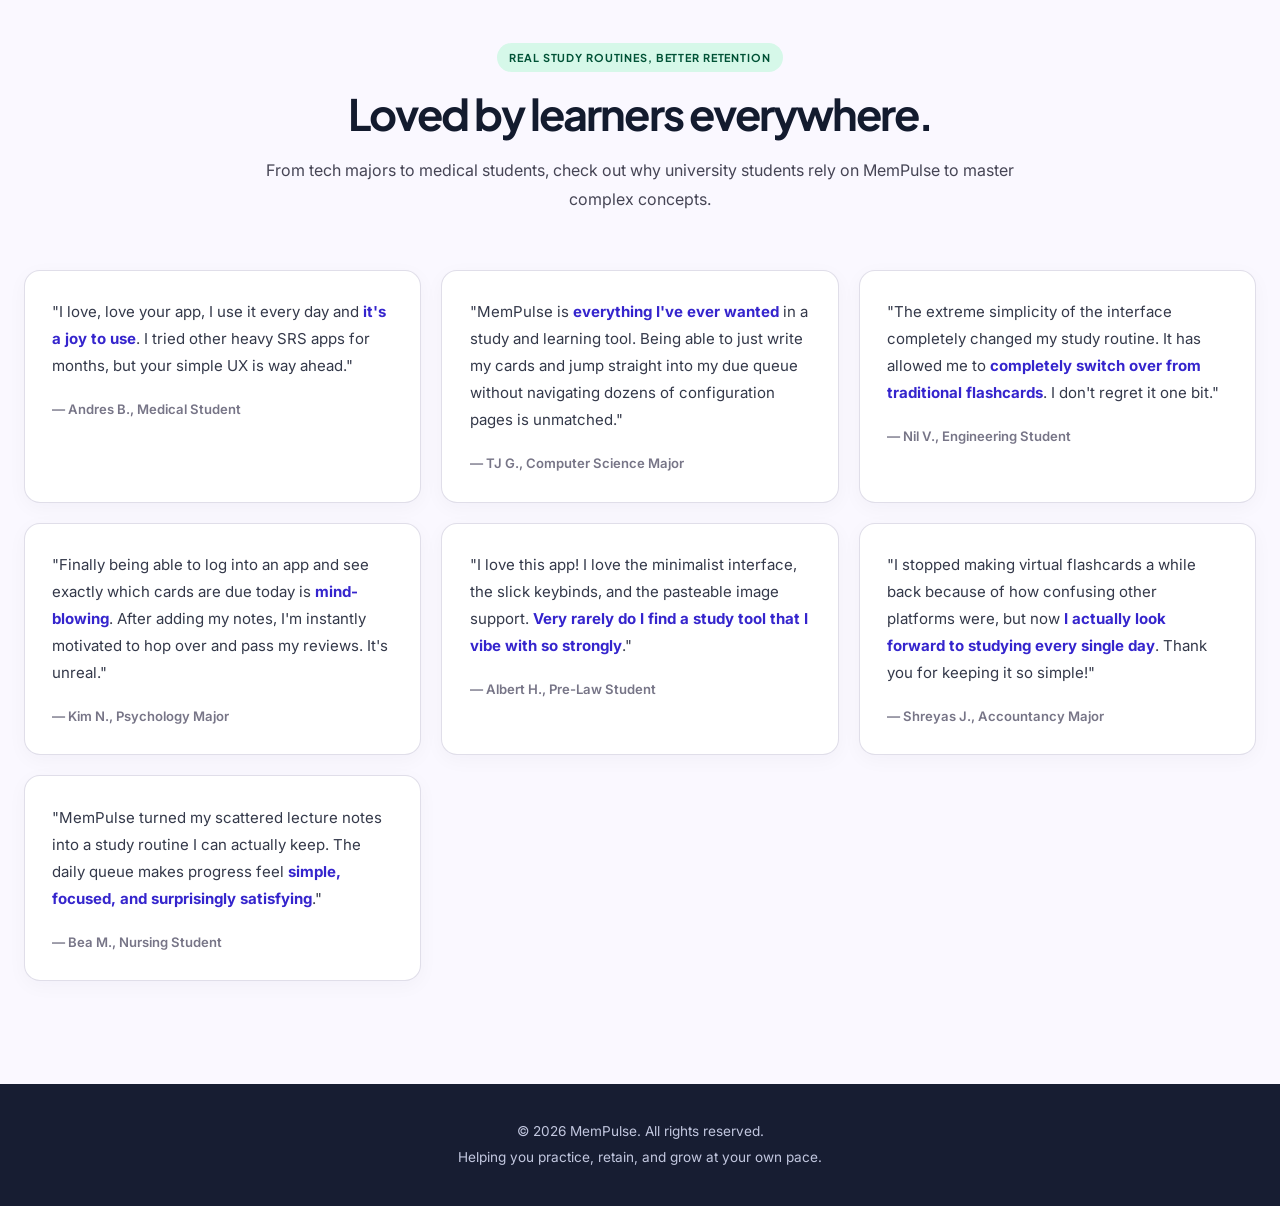
==== commit a817e30e: "main nav bar centered" ====
--- a/landing-page/index.html
+++ b/landing-page/index.html
@@ -1,5 +1,6 @@
 <!DOCTYPE html>
 <html lang="en-PH" class="scroll-smooth">
+
 <head>
     <meta charset="UTF-8">
     <meta name="viewport" content="width=device-width, initial-scale=1.0">
@@ -51,8 +52,17 @@
             --shadow-card: 0 20px 50px rgba(53, 37, 205, .10);
         }
 
-        *, *::before, *::after { box-sizing: border-box; }
-        html { scroll-behavior: smooth; scroll-padding-top: 6rem; }
+        *,
+        *::before,
+        *::after {
+            box-sizing: border-box;
+        }
+
+        html {
+            scroll-behavior: smooth;
+            scroll-padding-top: 6rem;
+        }
+
         body {
             margin: 0;
             background: var(--surface);
@@ -62,10 +72,27 @@
             line-height: 1.6;
             -webkit-font-smoothing: antialiased;
         }
-        body::selection { background: var(--surface-highest); color: var(--primary-deep); }
-        a { color: inherit; text-decoration: none; }
-        img, svg { max-width: 100%; }
-        button, a { -webkit-tap-highlight-color: transparent; }
+
+        body::selection {
+            background: var(--surface-highest);
+            color: var(--primary-deep);
+        }
+
+        a {
+            color: inherit;
+            text-decoration: none;
+        }
+
+        img,
+        svg {
+            max-width: 100%;
+        }
+
+        button,
+        a {
+            -webkit-tap-highlight-color: transparent;
+        }
+
         .material-symbols-outlined {
             font-family: "Material Symbols Outlined";
             font-weight: normal;
@@ -93,15 +120,17 @@
             backdrop-filter: blur(18px);
             -webkit-backdrop-filter: blur(18px);
         }
+
         .header-container {
             width: min(100% - 3rem, 80rem);
             min-height: 5rem;
             margin: 0 auto;
-            display: flex;
+            display: grid;
+            grid-template-columns: 1fr auto 1fr;
             align-items: center;
-            justify-content: space-between;
             gap: 1.5rem;
         }
+
         .logo-link {
             display: inline-flex;
             align-items: center;
@@ -112,6 +141,7 @@
             letter-spacing: -.04em;
             white-space: nowrap;
         }
+
         .logo-icon {
             display: grid;
             width: 2.6rem;
@@ -123,7 +153,15 @@
             font-size: 1.35rem;
             color: rgb(53, 37, 205);
         }
-        .main-nav { margin-left: auto; }
+
+        .logo-link {
+            justify-self: start;
+        }
+
+        .main-nav {
+            justify-self: center;
+        }
+
         .nav-links {
             display: flex;
             align-items: center;
@@ -132,14 +170,27 @@
             padding: 0;
             list-style: none;
         }
+
         .nav-links a {
             color: var(--muted);
             font-size: .88rem;
             font-weight: 600;
             transition: color .2s ease;
         }
-        .nav-links a:hover, .nav-links a:focus-visible { color: var(--primary); }
-        .header-actions { display: flex; align-items: center; gap: .8rem; }
+
+        .nav-links a:hover,
+        .nav-links a:focus-visible {
+            color: var(--primary);
+        }
+
+        .header-actions {
+            display: flex;
+            align-items: center;
+            justify-content: flex-end;
+            justify-self: end;
+            gap: .8rem;
+        }
+
         .btn {
             min-height: 2.75rem;
             display: inline-flex;
@@ -153,23 +204,41 @@
             transition: transform .2s ease, background .2s ease, box-shadow .2s ease, border-color .2s ease;
             cursor: pointer;
         }
-        .btn:hover { transform: translateY(-2px); }
-        .btn-primary, .btn-filled {
+
+        .btn:hover {
+            transform: translateY(-2px);
+        }
+
+        .btn-primary,
+        .btn-filled {
             background: var(--primary);
             color: #fff;
             box-shadow: 0 8px 22px rgba(53, 37, 205, .22);
         }
-        .btn-primary:hover, .btn-filled:hover { background: var(--secondary); box-shadow: 0 12px 26px rgba(75, 65, 225, .28); }
+
+        .btn-primary:hover,
+        .btn-filled:hover {
+            background: var(--secondary);
+            box-shadow: 0 12px 26px rgba(75, 65, 225, .28);
+        }
+
         .btn-outlined {
             color: var(--ink);
-            background: rgba(255,255,255,.82);
+            background: rgba(255, 255, 255, .82);
             border-color: #d9d9ed;
             box-shadow: 0 3px 12px rgba(19, 27, 46, .04);
         }
-        .btn-outlined:hover { background: var(--surface-low); border-color: #c7c4d8; }
+
+        .btn-outlined:hover {
+            background: var(--surface-low);
+            border-color: #c7c4d8;
+        }
 
         /* Hero */
-        main { overflow: hidden; }
+        main {
+            overflow: hidden;
+        }
+
         .hero-section {
             position: relative;
             isolation: isolate;
@@ -177,7 +246,9 @@
             padding: clamp(5rem, 9vw, 8rem) 1.5rem clamp(6rem, 10vw, 9rem);
             text-align: center;
         }
-        .hero-section::before, .hero-section::after {
+
+        .hero-section::before,
+        .hero-section::after {
             content: "";
             position: absolute;
             z-index: -1;
@@ -185,6 +256,7 @@
             border-radius: 50%;
             filter: blur(2px);
         }
+
         .hero-section::before {
             width: min(76vw, 850px);
             height: 450px;
@@ -193,6 +265,7 @@
             transform: translateX(-50%);
             background: radial-gradient(ellipse, rgba(218, 226, 253, .92) 0%, rgba(226, 223, 255, .45) 45%, transparent 72%);
         }
+
         .hero-section::after {
             width: 420px;
             height: 350px;
@@ -200,7 +273,12 @@
             bottom: 0;
             background: radial-gradient(ellipse, rgba(78, 222, 163, .17), transparent 70%);
         }
-        .hero-container { width: min(100%, 72rem); margin: 0 auto; }
+
+        .hero-container {
+            width: min(100%, 72rem);
+            margin: 0 auto;
+        }
+
         .hero-container::before {
             content: "●  EVIDENCE-BASED ACTIVE RECALL & SPACED REPETITION";
             display: inline-flex;
@@ -214,22 +292,34 @@
             letter-spacing: .075em;
             box-shadow: 0 3px 12px rgba(19, 27, 46, .04);
         }
+
         .hero-container h1 {
             max-width: 900px;
             margin: 0 auto 1.5rem;
             font: 800 clamp(3rem, 7.5vw, 5.4rem)/1.04 "Plus Jakarta Sans", sans-serif;
             letter-spacing: -.065em;
         }
-        .hero-container h1 br { display: block; }
-        .hero-container h1 { text-wrap: balance; }
-        .hero-container h1::first-line { color: var(--ink); }
-        .hero-container > p {
+
+        .hero-container h1 br {
+            display: block;
+        }
+
+        .hero-container h1 {
+            text-wrap: balance;
+        }
+
+        .hero-container h1::first-line {
+            color: var(--ink);
+        }
+
+        .hero-container>p {
             max-width: 680px;
             margin: 0 auto 2.25rem;
             color: var(--muted);
             font-size: clamp(1rem, 2vw, 1.15rem);
             line-height: 1.8;
         }
+
         .hero-buttons {
             display: flex;
             justify-content: center;
@@ -237,16 +327,28 @@
             flex-wrap: wrap;
             gap: .85rem;
         }
-        .hero-buttons .btn { min-height: 3.25rem; padding: .95rem 1.7rem; }
+
+        .hero-buttons .btn {
+            min-height: 3.25rem;
+            padding: .95rem 1.7rem;
+        }
 
         /* Features */
-        .features-section, .testimonials-section { padding: clamp(4.5rem, 8vw, 7rem) 1.5rem; }
-        .features-section { background: rgba(242, 243, 255, .72); }
+        .features-section,
+        .testimonials-section {
+            padding: clamp(4.5rem, 8vw, 7rem) 1.5rem;
+        }
+
+        .features-section {
+            background: rgba(242, 243, 255, .72);
+        }
+
         .section-title-area {
             max-width: 760px;
             margin: 0 auto 3.5rem;
             text-align: center;
         }
+
         .section-title-area::before {
             content: "OPTIMIZED COGNITIVE WORKFLOW";
             display: inline-block;
@@ -258,13 +360,21 @@
             font: 700 .68rem/1.4 "Plus Jakarta Sans", sans-serif;
             letter-spacing: .08em;
         }
+
         .section-title-area h2 {
             margin: 0 0 1rem;
             font: 700 clamp(1.9rem, 4vw, 2.7rem)/1.2 "Plus Jakarta Sans", sans-serif;
             letter-spacing: -.045em;
             text-wrap: balance;
         }
-        .section-title-area p { margin: 0; color: var(--muted); font-size: 1rem; line-height: 1.8; }
+
+        .section-title-area p {
+            margin: 0;
+            color: var(--muted);
+            font-size: 1rem;
+            line-height: 1.8;
+        }
+
         .features-container {
             width: min(100%, 80rem);
             margin: 0 auto;
@@ -272,6 +382,7 @@
             grid-template-columns: repeat(3, minmax(0, 1fr));
             gap: 1.5rem;
         }
+
         .feature-item {
             display: flex;
             flex-direction: column;
@@ -284,11 +395,13 @@
             box-shadow: 0 4px 18px rgba(19, 27, 46, .035);
             transition: transform .25s ease, box-shadow .25s ease, border-color .25s ease;
         }
+
         .feature-item:hover {
             transform: translateY(-5px);
             border-color: rgba(75, 65, 225, .25);
             box-shadow: var(--shadow-soft);
         }
+
         .feature-icon {
             display: grid;
             width: 3.25rem;
@@ -300,22 +413,39 @@
             box-shadow: 0 3px 10px rgba(19, 27, 46, .04);
             font-size: 1.6rem;
         }
-        .feature-item:nth-child(2) .feature-icon { background: var(--secondary-fixed); }
-        .feature-item:nth-child(3) .feature-icon { background: var(--surface-high); }
+
+        .feature-item:nth-child(2) .feature-icon {
+            background: var(--secondary-fixed);
+        }
+
+        .feature-item:nth-child(3) .feature-icon {
+            background: var(--surface-high);
+        }
+
         .feature-item h3 {
             margin: 0 0 .8rem;
             font: 700 1.25rem/1.35 "Plus Jakarta Sans", sans-serif;
             letter-spacing: -.025em;
         }
-        .feature-item p { margin: 0; color: var(--muted); font-size: .92rem; line-height: 1.8; }
+
+        .feature-item p {
+            margin: 0;
+            color: var(--muted);
+            font-size: .92rem;
+            line-height: 1.8;
+        }
 
         /* Testimonials */
-        .testimonials-section { background: var(--surface); }
+        .testimonials-section {
+            background: var(--surface);
+        }
+
         .testimonials-section .section-title-area::before {
             content: "REAL STUDY ROUTINES, BETTER RETENTION";
             background: var(--mint-pale);
             color: #005236;
         }
+
         .testimonials-grid {
             width: min(100%, 80rem);
             margin: 0 auto;
@@ -324,6 +454,7 @@
             gap: 1.25rem;
             align-items: stretch;
         }
+
         .testimonial-card {
             margin: 0;
             padding: 1.7rem;
@@ -333,13 +464,26 @@
             box-shadow: 0 5px 20px rgba(19, 27, 46, .035);
             transition: transform .2s ease, box-shadow .2s ease;
         }
-        .testimonial-card:hover, .testimonial-card:focus-visible {
+
+        .testimonial-card:hover,
+        .testimonial-card:focus-visible {
             transform: translateY(-3px);
             box-shadow: var(--shadow-soft);
             outline: none;
         }
-        .testimonial-card p { margin: 0 0 1.25rem; color: #34394a; font-size: .94rem; line-height: 1.8; }
-        .testimonial-card strong { color: var(--primary); font-weight: 700; }
+
+        .testimonial-card p {
+            margin: 0 0 1.25rem;
+            color: #34394a;
+            font-size: .94rem;
+            line-height: 1.8;
+        }
+
+        .testimonial-card strong {
+            color: var(--primary);
+            font-weight: 700;
+        }
+
         .testimonial-card cite {
             display: block;
             color: var(--muted-soft);
@@ -354,38 +498,160 @@
             background: #171d32;
             color: #e8eaff;
         }
-        .footer-container { width: min(100%, 80rem); margin: 0 auto; text-align: center; }
-        .footer-container p { margin: 0; color: #c2c7df; font-size: .85rem; line-height: 1.9; }
-
-        :focus-visible { outline: 3px solid rgba(75, 65, 225, .55); outline-offset: 3px; }
+
+        .footer-container {
+            width: min(100%, 80rem);
+            margin: 0 auto;
+            text-align: center;
+        }
+
+        .footer-container p {
+            margin: 0;
+            color: #c2c7df;
+            font-size: .85rem;
+            line-height: 1.9;
+        }
+
+        :focus-visible {
+            outline: 3px solid rgba(75, 65, 225, .55);
+            outline-offset: 3px;
+        }
+
         @media (max-width: 900px) {
-            .header-container { width: min(100% - 2rem, 80rem); }
-            .nav-links { gap: 1.1rem; }
-            .features-container { grid-template-columns: repeat(2, minmax(0, 1fr)); }
-            .testimonials-grid { grid-template-columns: repeat(2, minmax(0, 1fr)); }
-        }
+            .header-container {
+                width: min(100% - 2rem, 80rem);
+            }
+
+            .nav-links {
+                gap: 1.1rem;
+            }
+
+            .features-container {
+                grid-template-columns: repeat(2, minmax(0, 1fr));
+            }
+
+            .testimonials-grid {
+                grid-template-columns: repeat(2, minmax(0, 1fr));
+            }
+        }
+
         @media (max-width: 640px) {
-            .header-container { min-height: 4.5rem; gap: .8rem; }
-            .logo-link { font-size: 1.05rem; }
-            .logo-emoji { width: 2.3rem; height: 2.3rem; }
-            .main-nav { display: none; }
-            .header-actions { margin-left: auto; }
-            .btn { padding: .65rem 1rem; font-size: .8rem; }
-            .hero-section { padding: 4.5rem 1.1rem 5.5rem; }
-            .hero-container::before { max-width: 100%; font-size: .56rem; letter-spacing: .045em; }
-            .hero-container h1 { font-size: clamp(2.7rem, 12vw, 4rem); }
-            .hero-container > p { font-size: 1rem; }
-            .hero-buttons { flex-direction: column; }
-            .hero-buttons .btn { width: min(100%, 20rem); }
-            .features-section, .testimonials-section { padding: 4.2rem 1.1rem; }
-            .section-title-area { margin-bottom: 2.3rem; }
-            .section-title-area h2 { font-size: 1.9rem; }
-            .features-container, .testimonials-grid { grid-template-columns: 1fr; gap: 1rem; }
-            .feature-item { padding: 1.5rem; }
-            .testimonial-card { padding: 1.4rem; }
-        }
+            .header-container {
+                min-height: 4.5rem;
+                gap: .8rem;
+            }
+
+            .logo-link {
+                font-size: 1.05rem;
+            }
+
+            .logo-emoji {
+                width: 2.3rem;
+                height: 2.3rem;
+            }
+
+
+            .btn {
+                padding: .65rem 1rem;
+                font-size: .8rem;
+            }
+
+            .hero-section {
+                padding: 4.5rem 1.1rem 5.5rem;
+            }
+
+            .hero-container::before {
+                max-width: 100%;
+                font-size: .56rem;
+                letter-spacing: .045em;
+            }
+
+            .hero-container h1 {
+                font-size: clamp(2.7rem, 12vw, 4rem);
+            }
+
+            .hero-container>p {
+                font-size: 1rem;
+            }
+
+            .hero-buttons {
+                flex-direction: column;
+            }
+
+            .hero-buttons .btn {
+                width: min(100%, 20rem);
+            }
+
+            .features-section,
+            .testimonials-section {
+                padding: 4.2rem 1.1rem;
+            }
+
+            .section-title-area {
+                margin-bottom: 2.3rem;
+            }
+
+            .section-title-area h2 {
+                font-size: 1.9rem;
+            }
+
+            .features-container,
+            .testimonials-grid {
+                grid-template-columns: 1fr;
+                gap: 1rem;
+            }
+
+            .feature-item {
+                padding: 1.5rem;
+            }
+
+            .testimonial-card {
+                padding: 1.4rem;
+            }
+        }
+
         @media (prefers-reduced-motion: reduce) {
-            *, *::before, *::after { scroll-behavior: auto !important; transition-duration: .01ms !important; animation-duration: .01ms !important; }
+
+            *,
+            *::before,
+            *::after {
+                scroll-behavior: auto !important;
+                transition-duration: .01ms !important;
+                animation-duration: .01ms !important;
+            }
+        }
+
+        /* Shared header: nav stays centered; on small screens it wraps to its own row (like login.php) */
+        .nav-links a[aria-current="page"] {
+            color: var(--primary);
+        }
+
+        @media (max-width: 768px) {
+            html {
+                scroll-padding-top: 8rem;
+            }
+
+            .header-container {
+                grid-template-columns: 1fr auto;
+                row-gap: .5rem;
+                min-height: 0;
+                padding: .75rem 0;
+            }
+
+            .main-nav {
+                grid-column: 1 / -1;
+                grid-row: 2;
+            }
+        }
+
+        @media (max-width: 400px) {
+            .nav-links {
+                gap: .85rem;
+            }
+
+            .nav-links a {
+                font-size: .82rem;
+            }
         }
     </style>
 </head>
@@ -403,6 +669,7 @@
                 <ul class="nav-links">
                     <li><a href="#features">Features</a></li>
                     <li><a href="#testimonials">Reviews</a></li>
+                    <li><a href="pricing.html">Pricing</a></li>
                     <li><a href="about.html">About</a></li>
                 </ul>
             </nav>
@@ -506,4 +773,5 @@
         </div>
     </footer>
 </body>
-</html>
+
+</html>
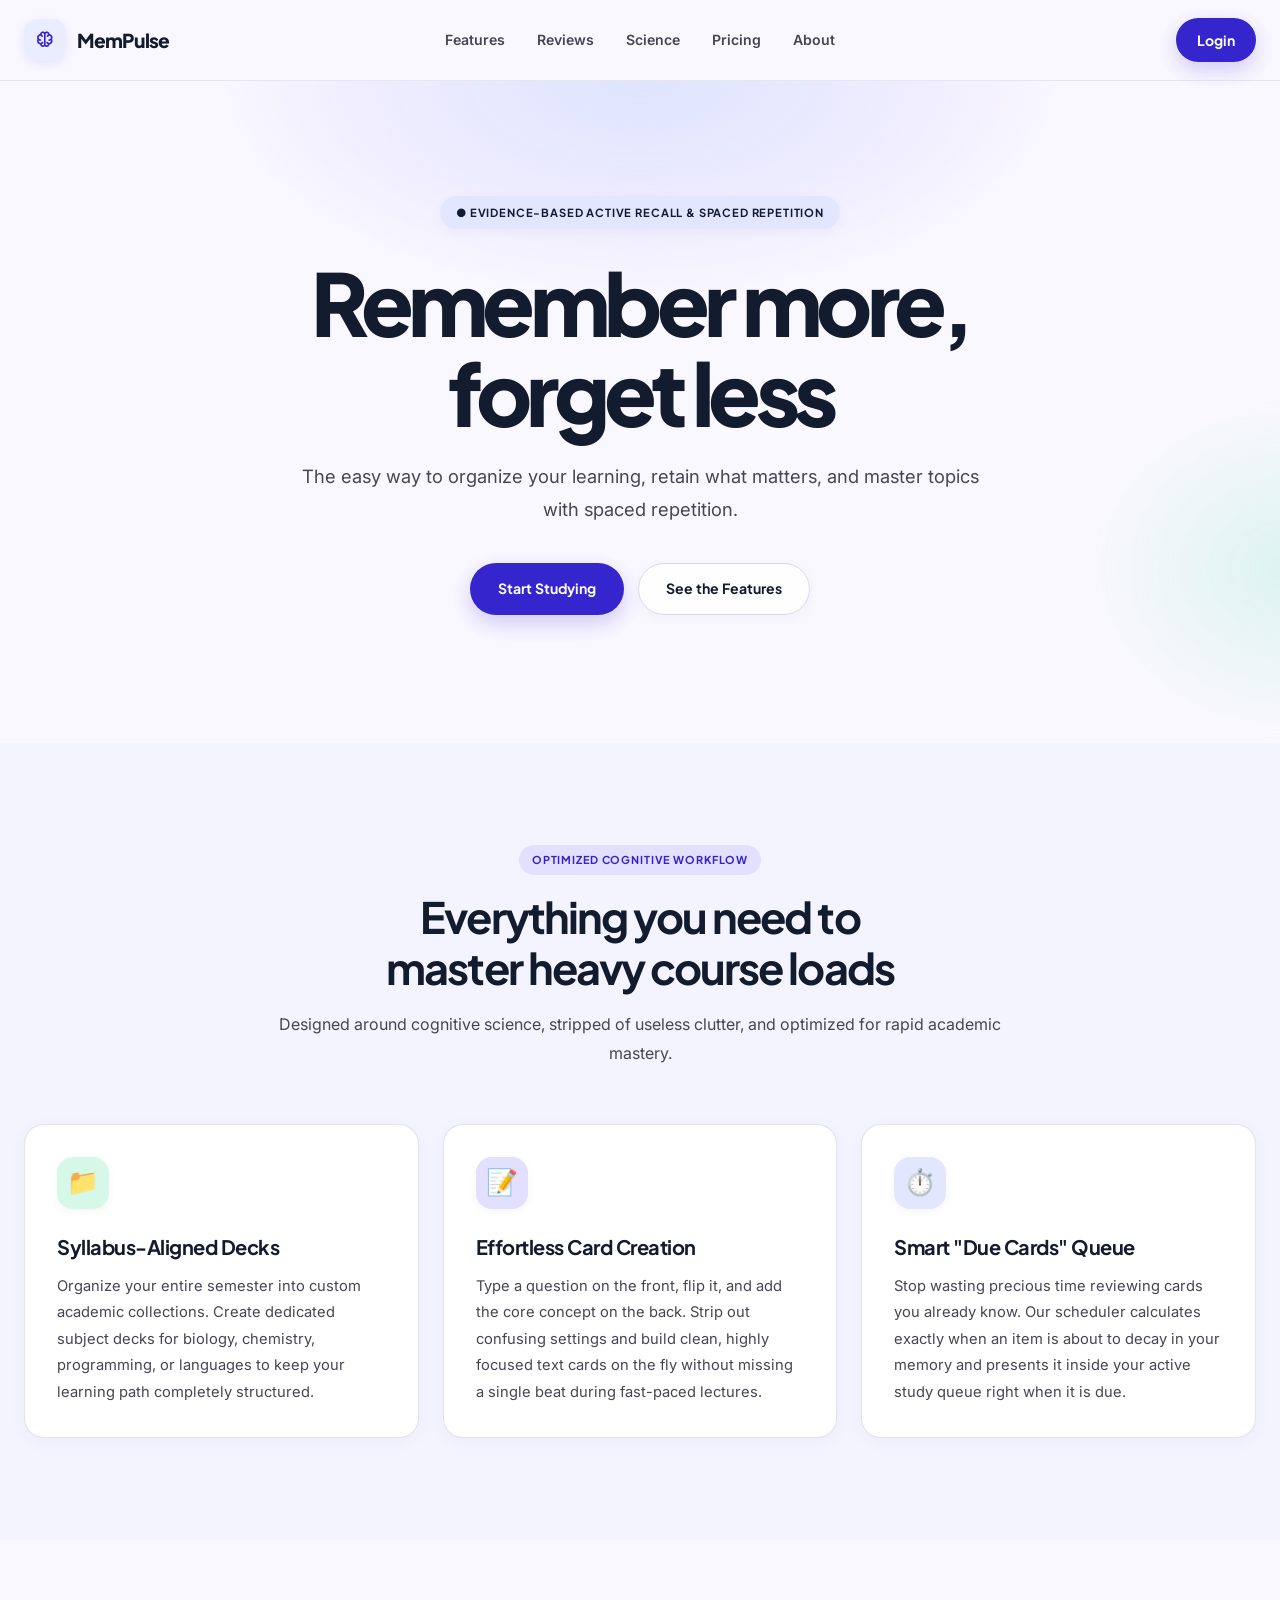
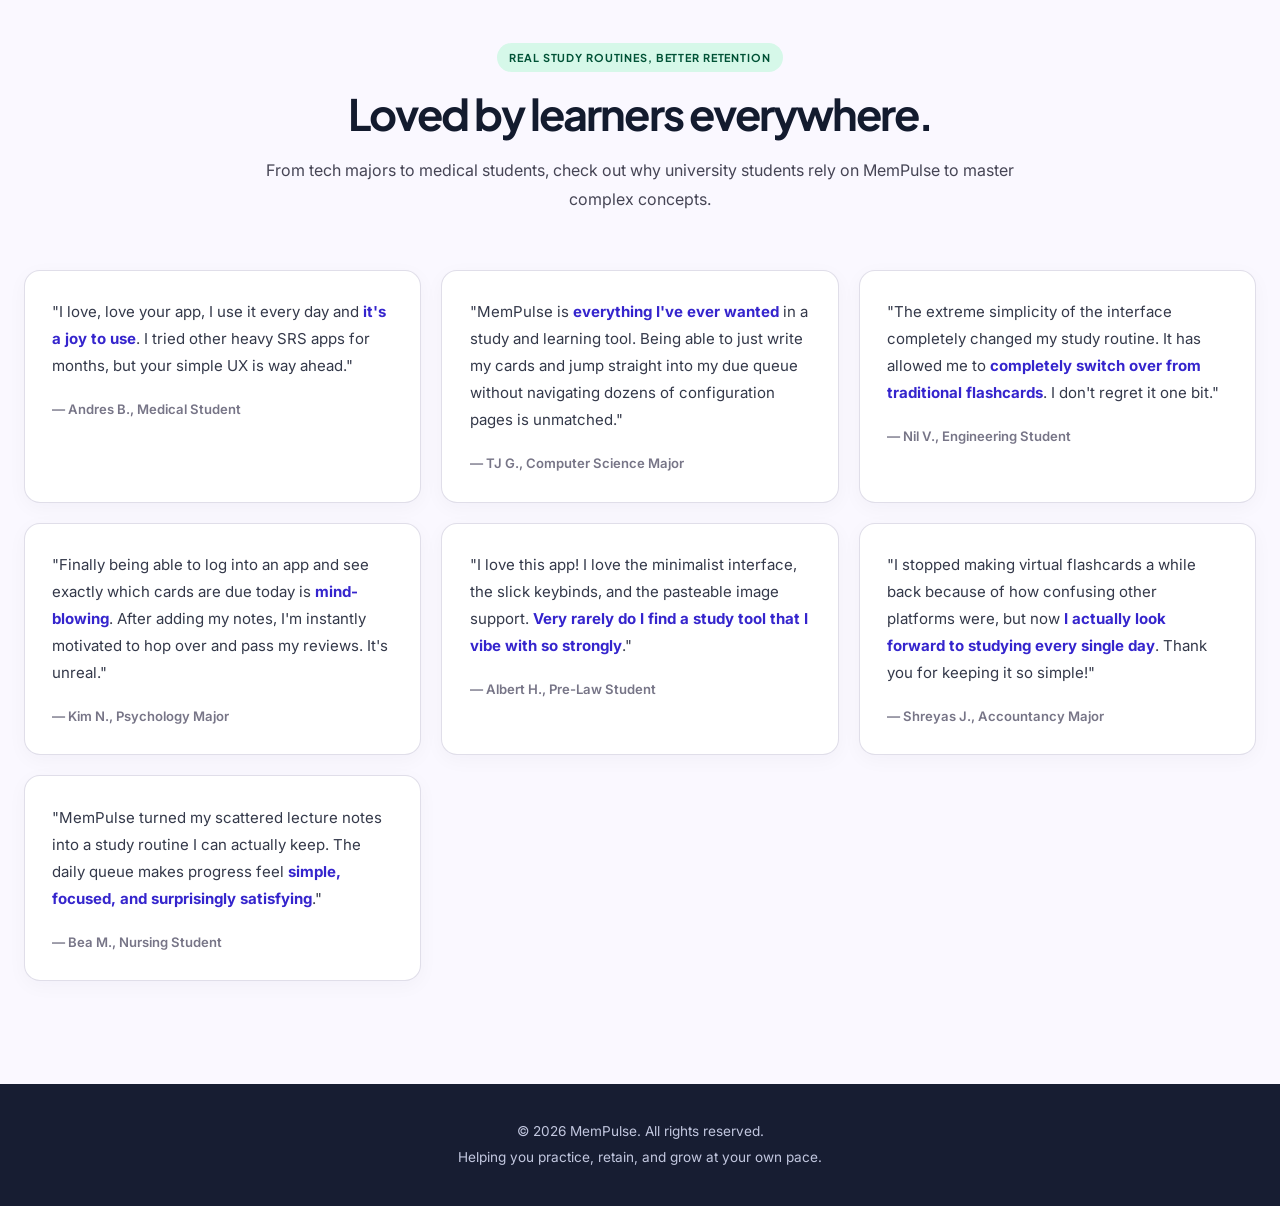
==== commit 6cd8ee49: "science page + admin overview" ====
--- a/landing-page/index.html
+++ b/landing-page/index.html
@@ -669,6 +669,7 @@
                 <ul class="nav-links">
                     <li><a href="#features">Features</a></li>
                     <li><a href="#testimonials">Reviews</a></li>
+                    <li><a href="science.html">Science</a></li>
                     <li><a href="pricing.html">Pricing</a></li>
                     <li><a href="about.html">About</a></li>
                 </ul>
